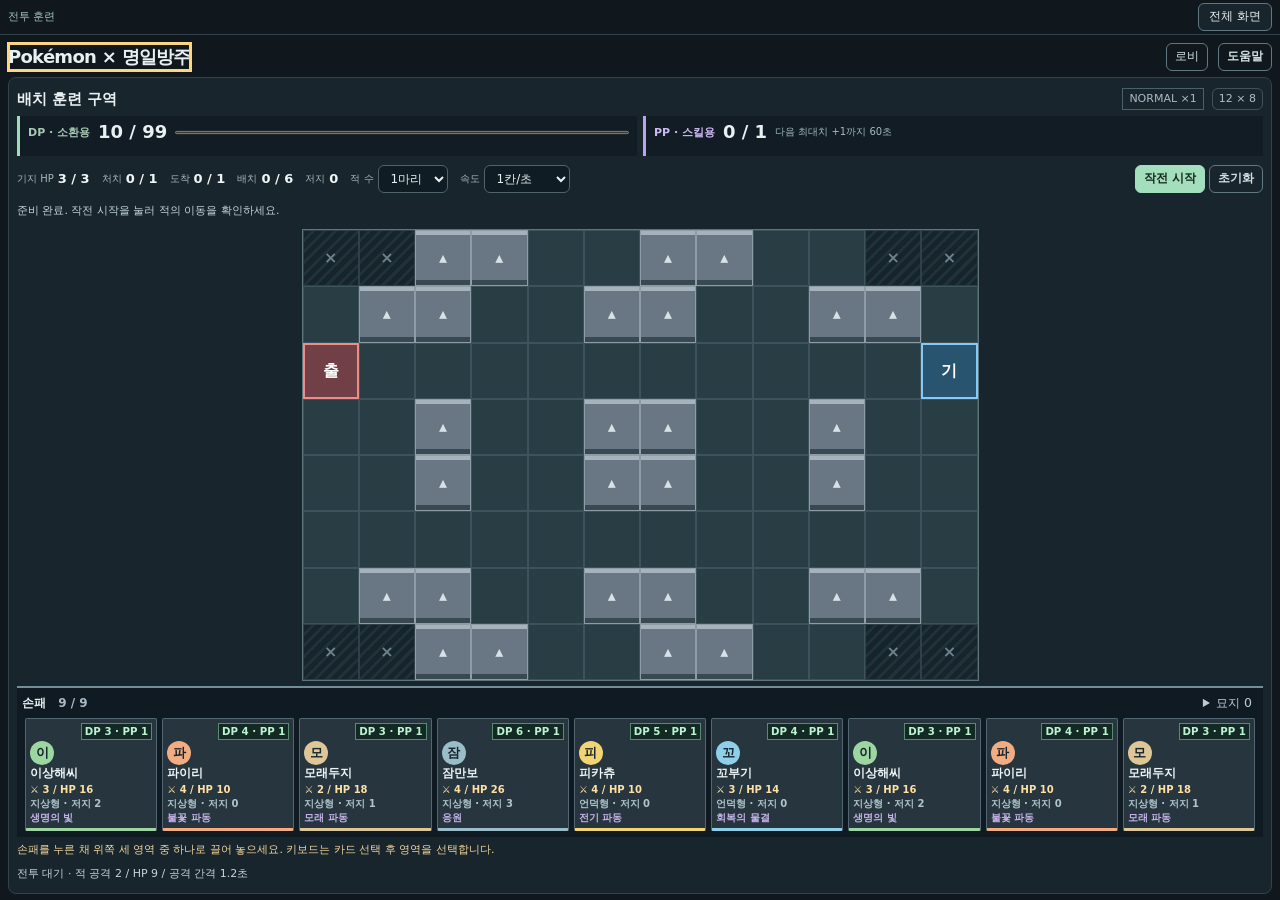
==== battle.html @ effaac0e "first prototype to test" ====
<!doctype html>
<html lang="ko" data-screen="battle"><head><meta charset="utf-8"><meta name="viewport" content="width=device-width, initial-scale=1"><title>Pokémon × 명일방주 | 전투</title><script src="./src/scripts/screen-redirect.js" defer></script></head><body><p><a href="./index.html#battle">전투 화면으로 이동</a></p></body></html>
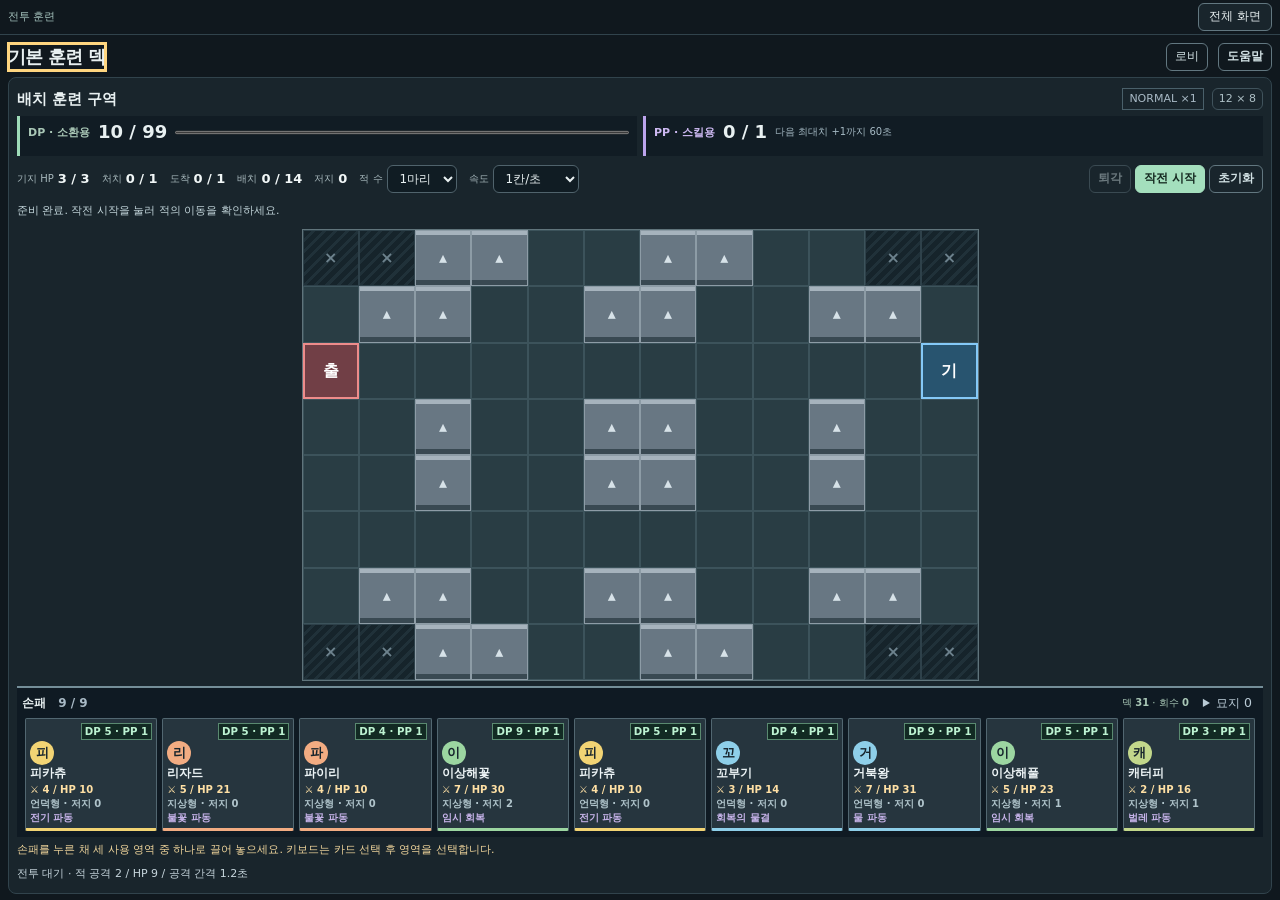
==== commit 3b5c39a2: "favicon ico favicon ico" ====
--- a/battle.html
+++ b/battle.html
@@ -1,2 +1,3 @@
 <!doctype html>
-<html lang="ko" data-screen="battle"><head><meta charset="utf-8"><meta name="viewport" content="width=device-width, initial-scale=1"><title>Pokémon × 명일방주 | 전투</title><script src="./src/scripts/screen-redirect.js" defer></script></head><body><p><a href="./index.html#battle">전투 화면으로 이동</a></p></body></html>
+<html lang="ko" data-screen="battle"><head><meta charset="utf-8"><meta name="viewport" content="width=device-width, initial-scale=1"><title>Pokémon × 명일방주 | 전투</title>
+  <link rel="icon" href="./favicon.ico" type="image/x-icon"><script src="./src/scripts/screen-redirect.js" defer></script></head><body><p><a href="./index.html#battle">전투 화면으로 이동</a></p></body></html>
